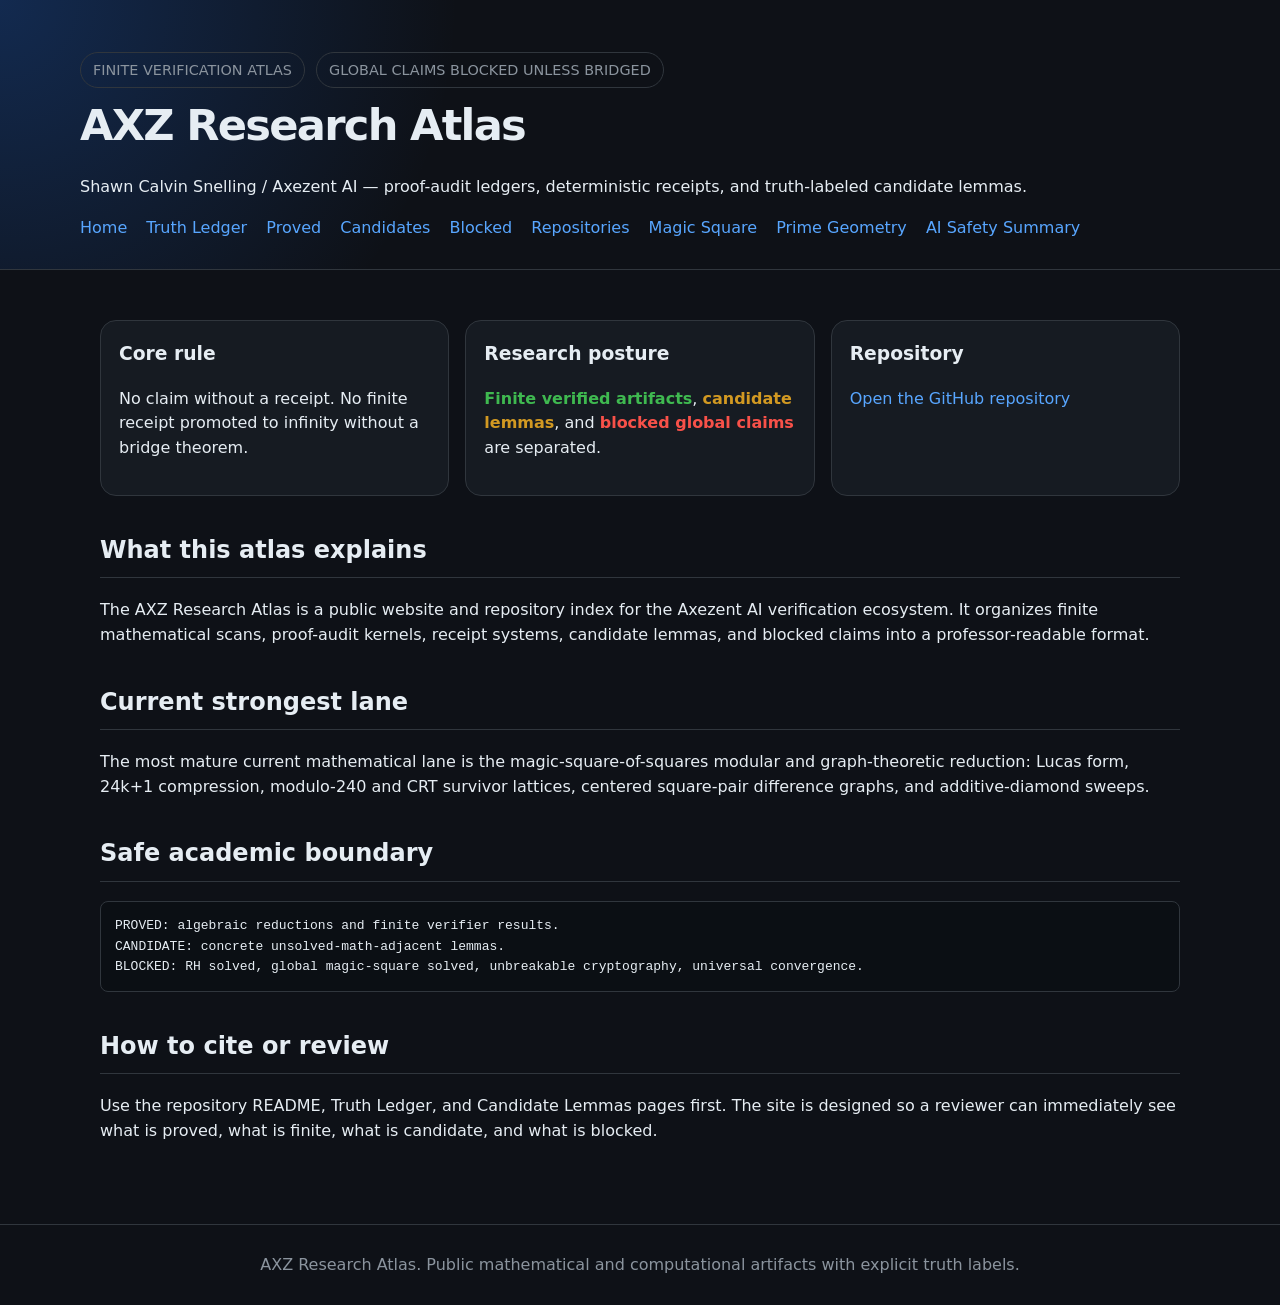
==== docs/index.html @ 1f70be80 "Initial AXZ Research Atlas release Add GitHub Pages site, truth ledger, proved results, candidate le" ====
<!doctype html>
<html lang="en">
<head>
  <meta charset="utf-8">
  <title>AXZ Research Atlas — AXZ Research Atlas</title>
  <meta name="viewport" content="width=device-width, initial-scale=1">
  <meta name="description" content="AXZ Research Atlas: finite verification, proof-audit ledgers, and reproducible research artifacts.">
  <link rel="stylesheet" href="assets/style.css">
</head>
<body>
<header>
  <div class="hero">
    <div class="badge">FINITE VERIFICATION ATLAS</div>
    <div class="badge">GLOBAL CLAIMS BLOCKED UNLESS BRIDGED</div>
    <h1>AXZ Research Atlas</h1>
    <p>Shawn Calvin Snelling / Axezent AI — proof-audit ledgers, deterministic receipts, and truth-labeled candidate lemmas.</p>

<nav>
  <a href="https://shawncalvinsnelling.github.io/axz-research-atlas/">Home</a>
  <a href="pages/truth-ledger.html">Truth Ledger</a>
  <a href="pages/proved.html">Proved</a>
  <a href="pages/candidates.html">Candidates</a>
  <a href="pages/blocked.html">Blocked</a>
  <a href="pages/repositories.html">Repositories</a>
  <a href="pages/magic-square.html">Magic Square</a>
  <a href="pages/prime-geometry.html">Prime Geometry</a>
  <a href="pages/safety.html">AI Safety Summary</a>
</nav>

  </div>
</header>
<main>

<section class="grid">
  <div class="card">
    <h3>Core rule</h3>
    <p>No claim without a receipt. No finite receipt promoted to infinity without a bridge theorem.</p>
  </div>
  <div class="card">
    <h3>Research posture</h3>
    <p><span class="status-proved">Finite verified artifacts</span>, <span class="status-candidate">candidate lemmas</span>, and <span class="status-blocked">blocked global claims</span> are separated.</p>
  </div>
  <div class="card">
    <h3>Repository</h3>
    <p><a href="https://github.com/shawncalvinsnelling/axz-research-atlas">Open the GitHub repository</a></p>
  </div>
</section>

<h2>What this atlas explains</h2>
<p>
The AXZ Research Atlas is a public website and repository index for the Axezent AI verification ecosystem.
It organizes finite mathematical scans, proof-audit kernels, receipt systems, candidate lemmas, and blocked claims into a professor-readable format.
</p>

<h2>Current strongest lane</h2>
<p>
The most mature current mathematical lane is the magic-square-of-squares modular and graph-theoretic reduction:
Lucas form, 24k+1 compression, modulo-240 and CRT survivor lattices, centered square-pair difference graphs, and additive-diamond sweeps.
</p>

<h2>Safe academic boundary</h2>
<pre>PROVED: algebraic reductions and finite verifier results.
CANDIDATE: concrete unsolved-math-adjacent lemmas.
BLOCKED: RH solved, global magic-square solved, unbreakable cryptography, universal convergence.</pre>

<h2>How to cite or review</h2>
<p>
Use the repository README, Truth Ledger, and Candidate Lemmas pages first. The site is designed so a reviewer can immediately see what is proved, what is finite, what is candidate, and what is blocked.
</p>

</main>
<footer>
  AXZ Research Atlas. Public mathematical and computational artifacts with explicit truth labels.
</footer>
</body>
</html>
---- docs/assets/style.css ----
:root {
  --bg: #0e1117;
  --panel: #161b22;
  --text: #e6edf3;
  --muted: #8b949e;
  --line: #30363d;
  --accent: #58a6ff;
  --ok: #3fb950;
  --warn: #d29922;
  --bad: #f85149;
}
* { box-sizing: border-box; }
body {
  margin: 0;
  font-family: Inter, ui-sans-serif, system-ui, -apple-system, BlinkMacSystemFont, "Segoe UI", sans-serif;
  background: var(--bg);
  color: var(--text);
  line-height: 1.55;
}
a { color: var(--accent); text-decoration: none; }
a:hover { text-decoration: underline; }
header {
  padding: 48px 24px 28px;
  border-bottom: 1px solid var(--line);
  background: radial-gradient(circle at top left, #1f6feb44, transparent 35%), var(--bg);
}
main { max-width: 1120px; margin: 0 auto; padding: 28px 20px 64px; }
.hero { max-width: 1120px; margin: 0 auto; }
.badge {
  display: inline-block;
  border: 1px solid var(--line);
  border-radius: 999px;
  padding: 6px 12px;
  color: var(--muted);
  font-size: 0.9rem;
  margin: 4px 6px 4px 0;
}
h1 { font-size: 2.7rem; margin: 0 0 8px; letter-spacing: -0.04em; }
h2 { margin-top: 36px; border-bottom: 1px solid var(--line); padding-bottom: 8px; }
.grid { display: grid; grid-template-columns: repeat(auto-fit, minmax(260px, 1fr)); gap: 16px; margin: 22px 0; }
.card {
  background: var(--panel);
  border: 1px solid var(--line);
  border-radius: 16px;
  padding: 18px;
}
.card h3 { margin-top: 0; }
code, pre {
  background: #0b0f14;
  border: 1px solid var(--line);
  border-radius: 8px;
}
code { padding: 2px 6px; }
pre { padding: 14px; overflow-x: auto; }
table { width: 100%; border-collapse: collapse; margin: 18px 0; }
th, td { border: 1px solid var(--line); padding: 10px; vertical-align: top; }
th { background: #111827; }
.status-proved { color: var(--ok); font-weight: 700; }
.status-candidate { color: var(--warn); font-weight: 700; }
.status-blocked { color: var(--bad); font-weight: 700; }
footer { border-top: 1px solid var(--line); color: var(--muted); padding: 28px 20px; text-align: center; }
nav a { margin-right: 14px; white-space: nowrap; }
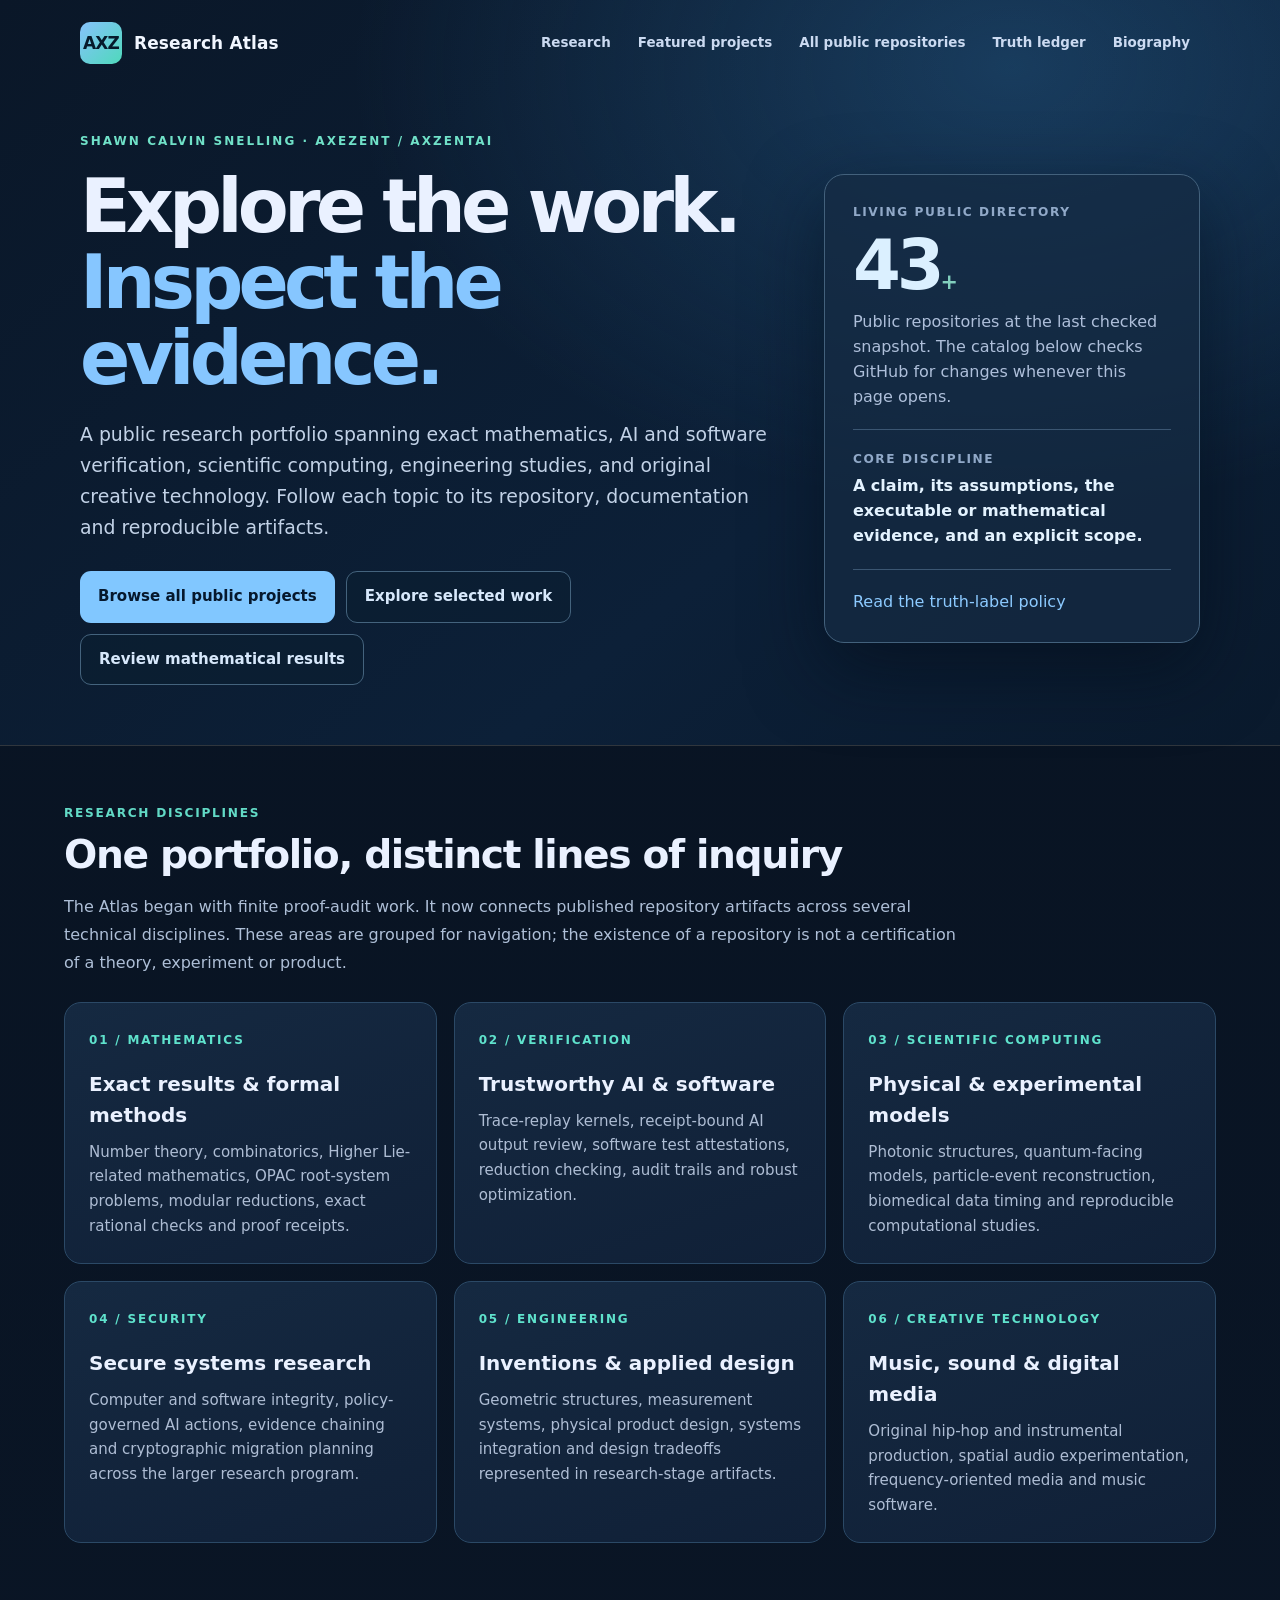
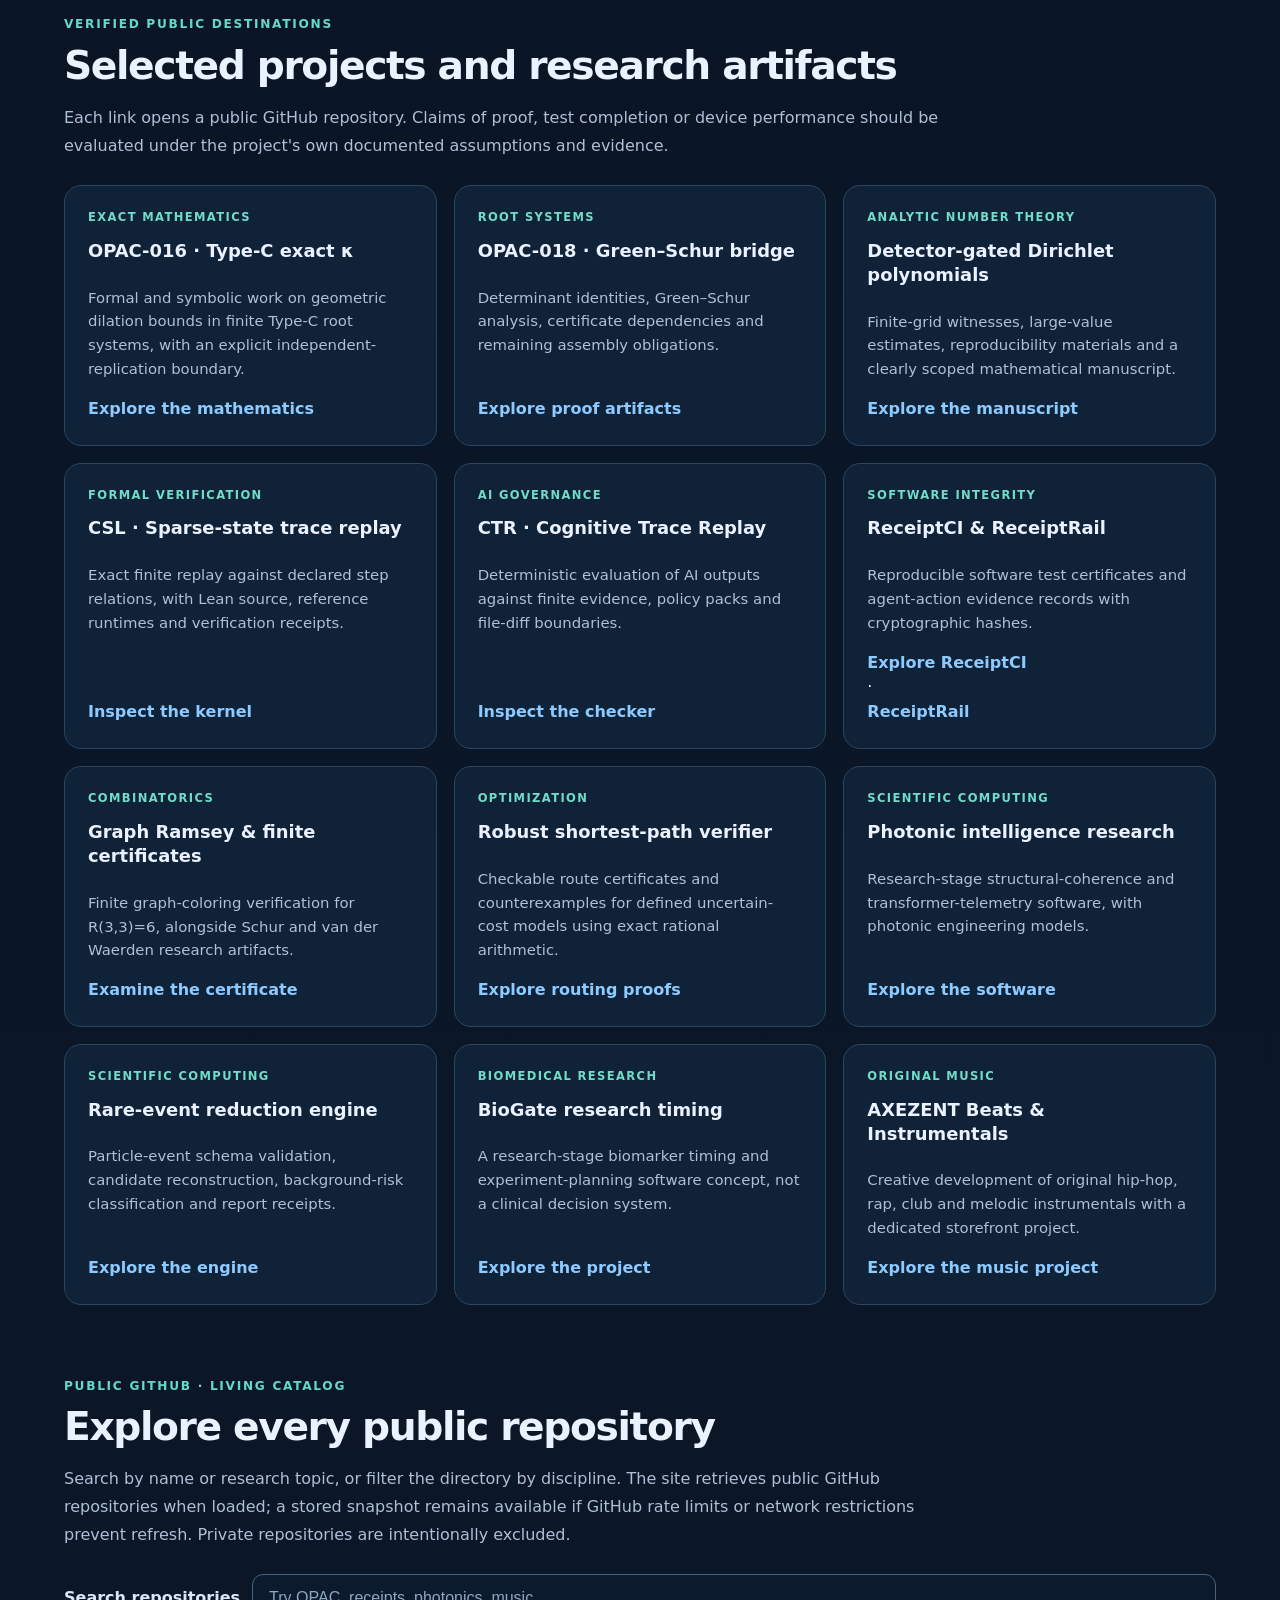
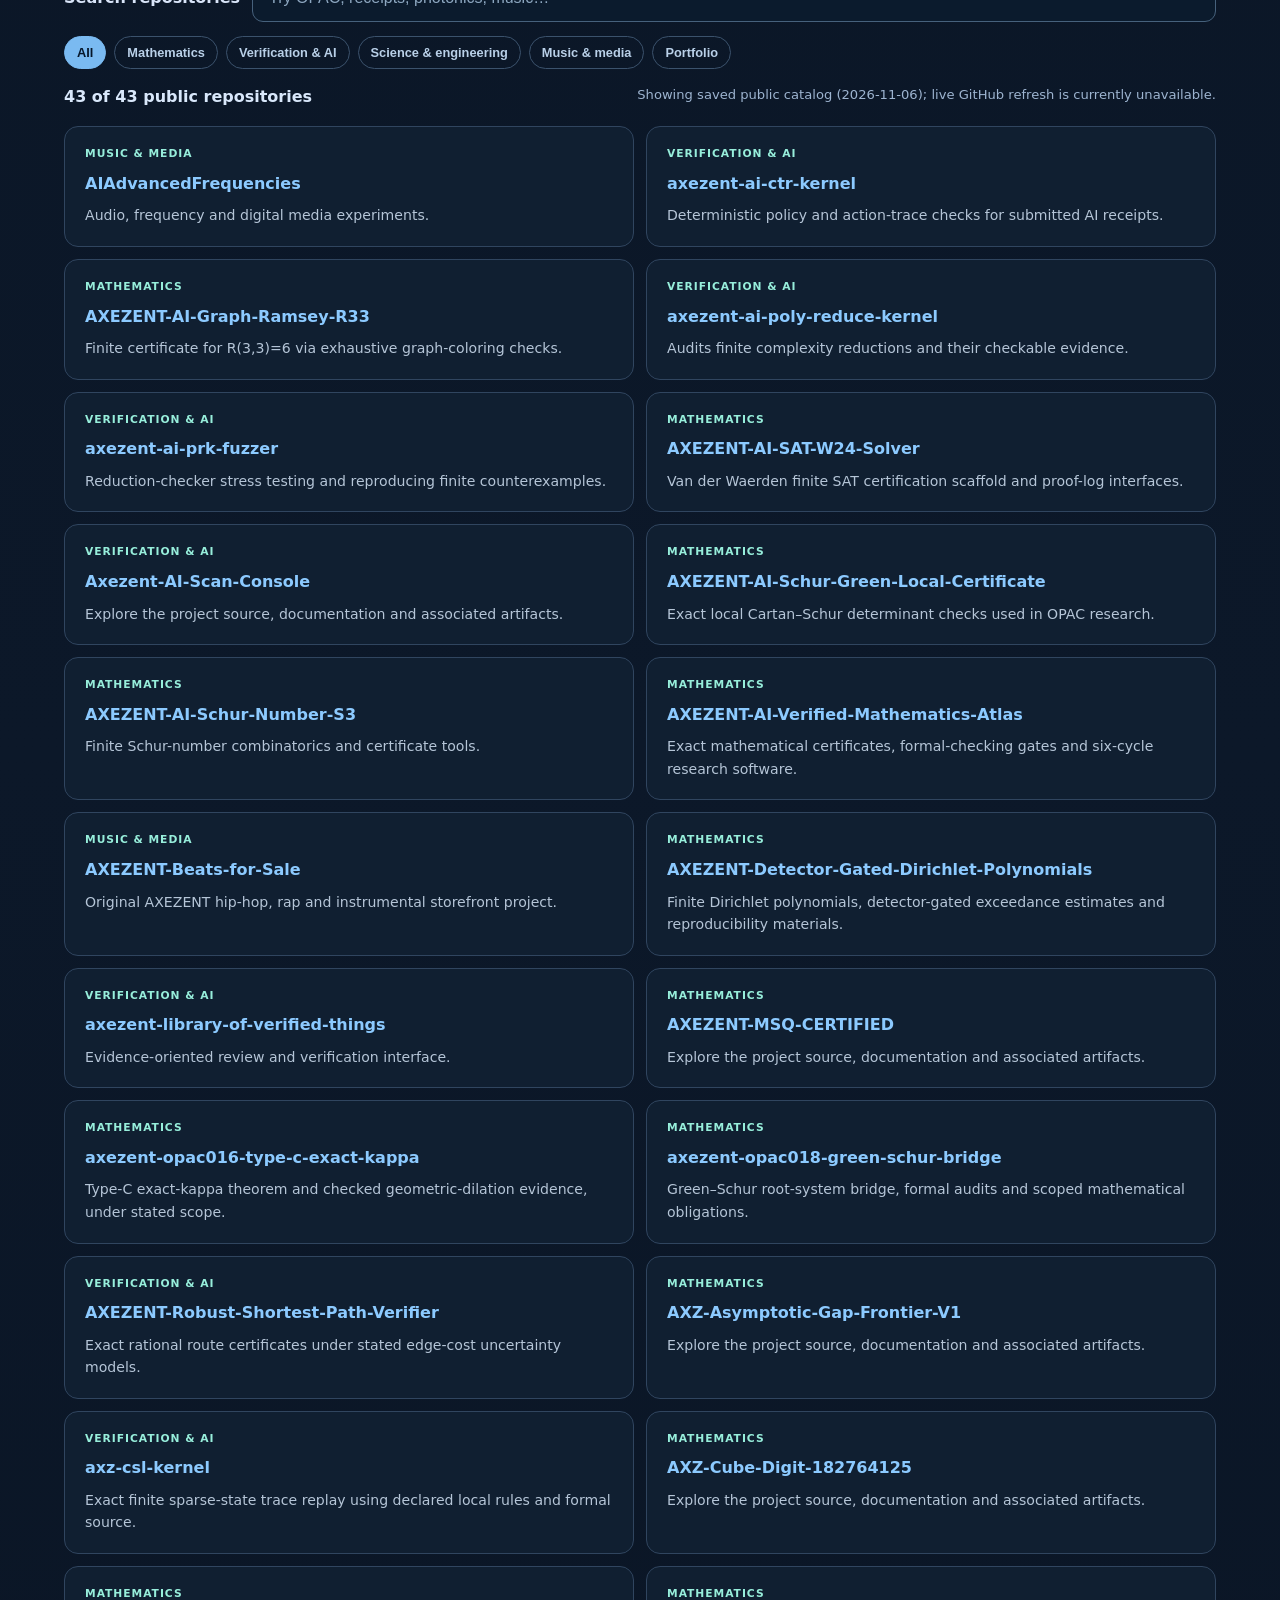
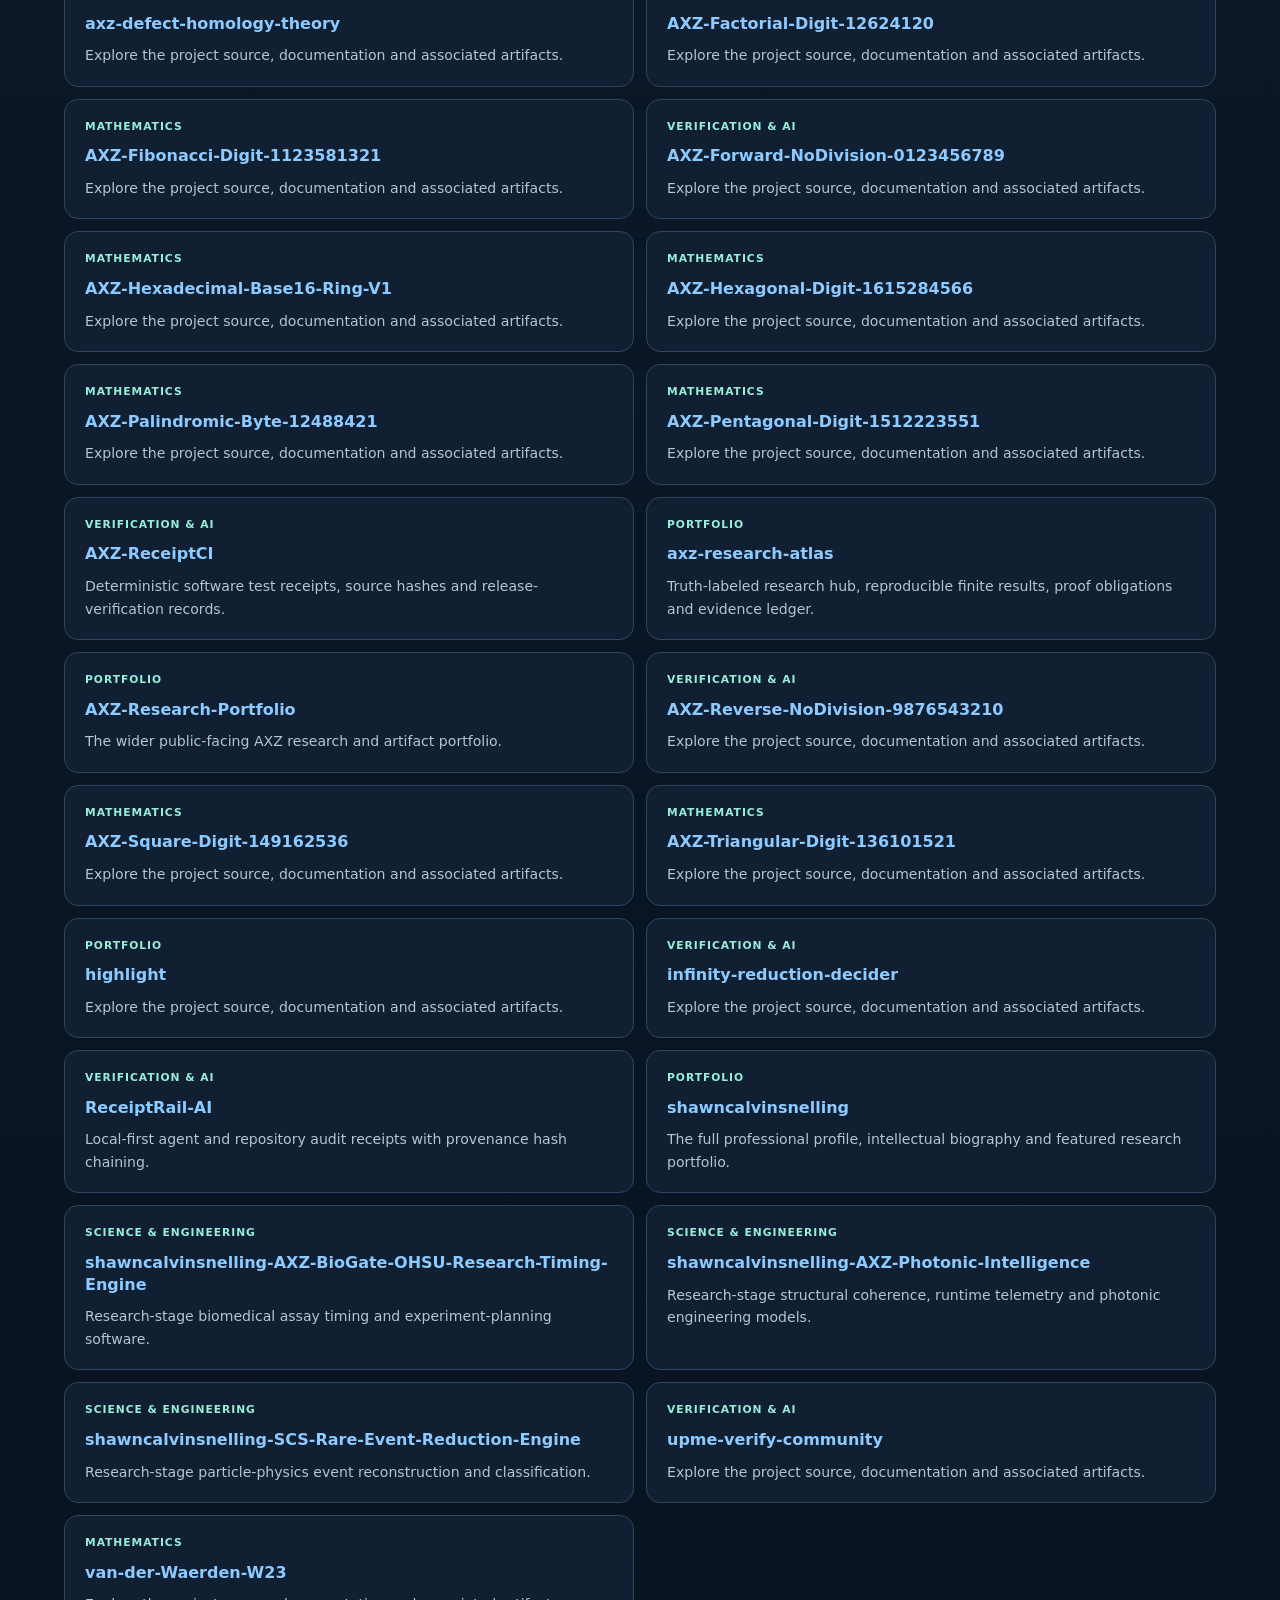
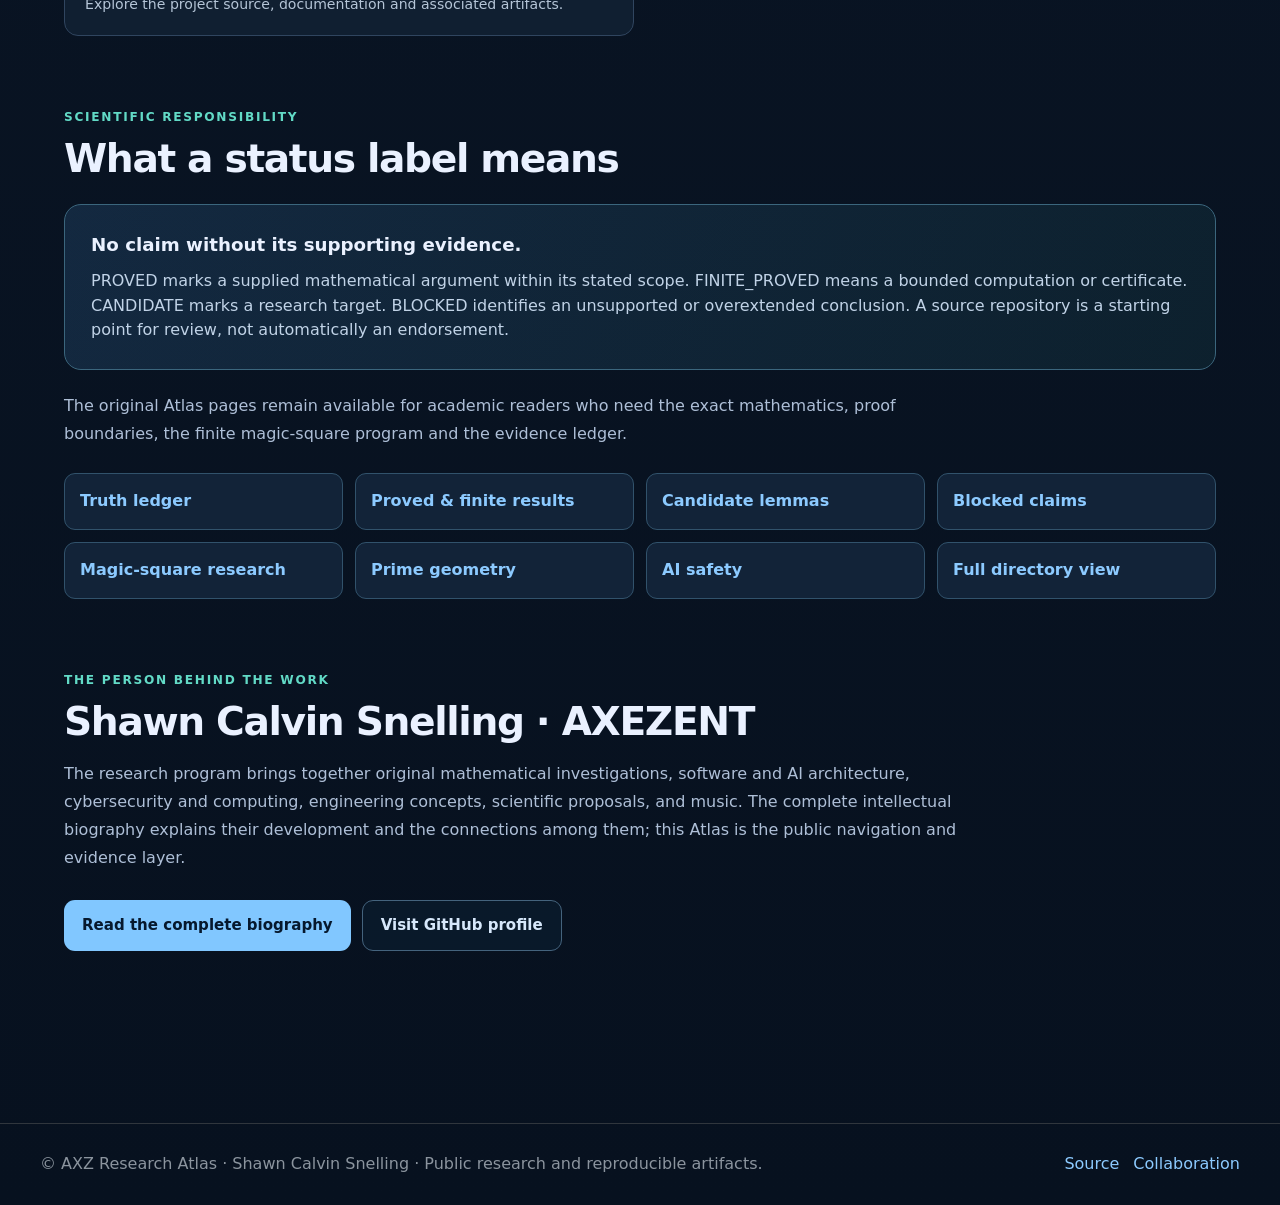
==== commit a942f50f: "Expand GitHub Pages homepage into living multi-discipline research atlas" ====
--- a/docs/index.html
+++ b/docs/index.html
@@ -2,75 +2,120 @@
 <html lang="en">
 <head>
   <meta charset="utf-8">
-  <title>AXZ Research Atlas — AXZ Research Atlas</title>
   <meta name="viewport" content="width=device-width, initial-scale=1">
-  <meta name="description" content="AXZ Research Atlas: finite verification, proof-audit ledgers, and reproducible research artifacts.">
+  <meta name="description" content="AXZ Research Atlas: a living public index of Shawn Calvin Snelling's mathematical proof artifacts, AI verification software, scientific research tools and creative projects.">
+  <meta name="theme-color" content="#081322">
+  <title>AXZ Research Atlas | Mathematics, Verified Software & Scientific Research</title>
   <link rel="stylesheet" href="assets/style.css">
+  <script src="assets/atlas.js" defer></script>
 </head>
-<body>
+<body class="atlas-home">
+<a class="skip-link" href="#main">Skip to content</a>
 <header>
   <div class="hero">
-    <div class="badge">FINITE VERIFICATION ATLAS</div>
-    <div class="badge">GLOBAL CLAIMS BLOCKED UNLESS BRIDGED</div>
-    <h1>AXZ Research Atlas</h1>
-    <p>Shawn Calvin Snelling / Axezent AI — proof-audit ledgers, deterministic receipts, and truth-labeled candidate lemmas.</p>
-
-<nav>
-  <a href="https://shawncalvinsnelling.github.io/axz-research-atlas/">Home</a>
-  <a href="pages/truth-ledger.html">Truth Ledger</a>
-  <a href="pages/proved.html">Proved</a>
-  <a href="pages/candidates.html">Candidates</a>
-  <a href="pages/blocked.html">Blocked</a>
-  <a href="pages/repositories.html">Repositories</a>
-  <a href="pages/magic-square.html">Magic Square</a>
-  <a href="pages/prime-geometry.html">Prime Geometry</a>
-  <a href="pages/safety.html">AI Safety Summary</a>
-</nav>
-
+    <div class="atlas-topbar">
+      <a class="atlas-brand" href="index.html"><span class="brand-mark">AXZ</span><span>Research Atlas</span></a>
+      <nav class="atlas-navigation" aria-label="Primary navigation">
+        <a href="#research">Research</a><a href="#spotlight">Featured projects</a><a href="#catalog">All public repositories</a>
+        <a href="pages/truth-ledger.html">Truth ledger</a><a href="https://github.com/shawncalvinsnelling/shawncalvinsnelling/blob/main/BIOGRAPHY.md">Biography</a>
+      </nav>
+    </div>
+    <div class="atlas-hero">
+      <div>
+        <p class="eyebrow">Shawn Calvin Snelling · AXEZENT / AXZENTAI</p>
+        <h1>Explore the work.<br><span class="hero-emphasis">Inspect the evidence.</span></h1>
+        <p class="lead">A public research portfolio spanning exact mathematics, AI and software verification, scientific computing, engineering studies, and original creative technology. Follow each topic to its repository, documentation and reproducible artifacts.</p>
+        <div class="cta-row">
+          <a class="cta primary" href="#catalog">Browse all public projects</a>
+          <a class="cta secondary" href="#spotlight">Explore selected work</a>
+          <a class="cta secondary" href="pages/proved.html">Review mathematical results</a>
+        </div>
+      </div>
+      <aside class="vision-panel" aria-label="Portfolio overview">
+        <div class="mini-title">Living public directory</div>
+        <div class="number">43<span style="font-size:1.3rem;color:#81cfbd">+</span></div>
+        <p>Public repositories at the last checked snapshot. The catalog below checks GitHub for changes whenever this page opens.</p>
+        <div class="vision-rule"></div>
+        <div class="mini-title">Core discipline</div>
+        <p style="font-weight:750;color:#e4f3ff">A claim, its assumptions, the executable or mathematical evidence, and an explicit scope.</p>
+        <div class="vision-rule"></div>
+        <a href="pages/truth-ledger.html">Read the truth-label policy</a>
+      </aside>
+    </div>
   </div>
 </header>
-<main>
+<main id="main">
+  <section class="atlas-section" id="research">
+    <p class="section-kicker">Research disciplines</p>
+    <h2>One portfolio, distinct lines of inquiry</h2>
+    <p class="section-intro">The Atlas began with finite proof-audit work. It now connects published repository artifacts across several technical disciplines. These areas are grouped for navigation; the existence of a repository is not a certification of a theory, experiment or product.</p>
+    <div class="pillar-grid">
+      <article class="pillar"><span class="serial">01 / MATHEMATICS</span><h3>Exact results &amp; formal methods</h3><p>Number theory, combinatorics, Higher Lie-related mathematics, OPAC root-system problems, modular reductions, exact rational checks and proof receipts.</p></article>
+      <article class="pillar"><span class="serial">02 / VERIFICATION</span><h3>Trustworthy AI &amp; software</h3><p>Trace-replay kernels, receipt-bound AI output review, software test attestations, reduction checking, audit trails and robust optimization.</p></article>
+      <article class="pillar"><span class="serial">03 / SCIENTIFIC COMPUTING</span><h3>Physical &amp; experimental models</h3><p>Photonic structures, quantum-facing models, particle-event reconstruction, biomedical data timing and reproducible computational studies.</p></article>
+      <article class="pillar"><span class="serial">04 / SECURITY</span><h3>Secure systems research</h3><p>Computer and software integrity, policy-governed AI actions, evidence chaining and cryptographic migration planning across the larger research program.</p></article>
+      <article class="pillar"><span class="serial">05 / ENGINEERING</span><h3>Inventions &amp; applied design</h3><p>Geometric structures, measurement systems, physical product design, systems integration and design tradeoffs represented in research-stage artifacts.</p></article>
+      <article class="pillar"><span class="serial">06 / CREATIVE TECHNOLOGY</span><h3>Music, sound &amp; digital media</h3><p>Original hip-hop and instrumental production, spatial audio experimentation, frequency-oriented media and music software.</p></article>
+    </div>
+  </section>
 
-<section class="grid">
-  <div class="card">
-    <h3>Core rule</h3>
-    <p>No claim without a receipt. No finite receipt promoted to infinity without a bridge theorem.</p>
-  </div>
-  <div class="card">
-    <h3>Research posture</h3>
-    <p><span class="status-proved">Finite verified artifacts</span>, <span class="status-candidate">candidate lemmas</span>, and <span class="status-blocked">blocked global claims</span> are separated.</p>
-  </div>
-  <div class="card">
-    <h3>Repository</h3>
-    <p><a href="https://github.com/shawncalvinsnelling/axz-research-atlas">Open the GitHub repository</a></p>
-  </div>
-</section>
+  <section class="atlas-section" id="spotlight">
+    <p class="section-kicker">Verified public destinations</p>
+    <h2>Selected projects and research artifacts</h2>
+    <p class="section-intro">Each link opens a public GitHub repository. Claims of proof, test completion or device performance should be evaluated under the project's own documented assumptions and evidence.</p>
+    <div class="spotlight-grid">
+      <article class="spotlight-card"><span class="type">Exact mathematics</span><h3>OPAC-016 · Type-C exact κ</h3><p>Formal and symbolic work on geometric dilation bounds in finite Type-C root systems, with an explicit independent-replication boundary.</p><a href="https://github.com/shawncalvinsnelling/axezent-opac016-type-c-exact-kappa">Explore the mathematics</a></article>
+      <article class="spotlight-card"><span class="type">Root systems</span><h3>OPAC-018 · Green–Schur bridge</h3><p>Determinant identities, Green–Schur analysis, certificate dependencies and remaining assembly obligations.</p><a href="https://github.com/shawncalvinsnelling/axezent-opac018-green-schur-bridge">Explore proof artifacts</a></article>
+      <article class="spotlight-card"><span class="type">Analytic number theory</span><h3>Detector-gated Dirichlet polynomials</h3><p>Finite-grid witnesses, large-value estimates, reproducibility materials and a clearly scoped mathematical manuscript.</p><a href="https://github.com/shawncalvinsnelling/AXEZENT-Detector-Gated-Dirichlet-Polynomials">Explore the manuscript</a></article>
+      <article class="spotlight-card"><span class="type">Formal verification</span><h3>CSL · Sparse-state trace replay</h3><p>Exact finite replay against declared step relations, with Lean source, reference runtimes and verification receipts.</p><a href="https://github.com/shawncalvinsnelling/axz-csl-kernel">Inspect the kernel</a></article>
+      <article class="spotlight-card"><span class="type">AI governance</span><h3>CTR · Cognitive Trace Replay</h3><p>Deterministic evaluation of AI outputs against finite evidence, policy packs and file-diff boundaries.</p><a href="https://github.com/shawncalvinsnelling/axezent-ai-ctr-kernel">Inspect the checker</a></article>
+      <article class="spotlight-card"><span class="type">Software integrity</span><h3>ReceiptCI &amp; ReceiptRail</h3><p>Reproducible software test certificates and agent-action evidence records with cryptographic hashes.</p><a href="https://github.com/shawncalvinsnelling/AXZ-ReceiptCI">Explore ReceiptCI</a> · <a href="https://github.com/shawncalvinsnelling/ReceiptRail-AI">ReceiptRail</a></article>
+      <article class="spotlight-card"><span class="type">Combinatorics</span><h3>Graph Ramsey &amp; finite certificates</h3><p>Finite graph-coloring verification for R(3,3)=6, alongside Schur and van der Waerden research artifacts.</p><a href="https://github.com/shawncalvinsnelling/AXEZENT-AI-Graph-Ramsey-R33">Examine the certificate</a></article>
+      <article class="spotlight-card"><span class="type">Optimization</span><h3>Robust shortest-path verifier</h3><p>Checkable route certificates and counterexamples for defined uncertain-cost models using exact rational arithmetic.</p><a href="https://github.com/shawncalvinsnelling/AXEZENT-Robust-Shortest-Path-Verifier">Explore routing proofs</a></article>
+      <article class="spotlight-card"><span class="type">Scientific computing</span><h3>Photonic intelligence research</h3><p>Research-stage structural-coherence and transformer-telemetry software, with photonic engineering models.</p><a href="https://github.com/shawncalvinsnelling/shawncalvinsnelling-AXZ-Photonic-Intelligence">Explore the software</a></article>
+      <article class="spotlight-card"><span class="type">Scientific computing</span><h3>Rare-event reduction engine</h3><p>Particle-event schema validation, candidate reconstruction, background-risk classification and report receipts.</p><a href="https://github.com/shawncalvinsnelling/shawncalvinsnelling-SCS-Rare-Event-Reduction-Engine">Explore the engine</a></article>
+      <article class="spotlight-card"><span class="type">Biomedical research</span><h3>BioGate research timing</h3><p>A research-stage biomarker timing and experiment-planning software concept, not a clinical decision system.</p><a href="https://github.com/shawncalvinsnelling/shawncalvinsnelling-AXZ-BioGate-OHSU-Research-Timing-Engine">Explore the project</a></article>
+      <article class="spotlight-card"><span class="type">Original music</span><h3>AXEZENT Beats &amp; Instrumentals</h3><p>Creative development of original hip-hop, rap, club and melodic instrumentals with a dedicated storefront project.</p><a href="https://github.com/shawncalvinsnelling/AXEZENT-Beats-for-Sale">Explore the music project</a></article>
+    </div>
+  </section>
 
-<h2>What this atlas explains</h2>
-<p>
-The AXZ Research Atlas is a public website and repository index for the Axezent AI verification ecosystem.
-It organizes finite mathematical scans, proof-audit kernels, receipt systems, candidate lemmas, and blocked claims into a professor-readable format.
-</p>
+  <section class="atlas-section" id="catalog">
+    <p class="section-kicker">Public GitHub · living catalog</p>
+    <h2>Explore every public repository</h2>
+    <p class="section-intro">Search by name or research topic, or filter the directory by discipline. The site retrieves public GitHub repositories when loaded; a stored snapshot remains available if GitHub rate limits or network restrictions prevent refresh. Private repositories are intentionally excluded.</p>
+    <div class="catalog-toolbar">
+      <div class="catalog-search"><label for="repo-search">Search repositories</label><input id="repo-search" type="search" placeholder="Try OPAC, receipts, photonics, music…" autocomplete="off"></div>
+      <div id="category-filters" class="category-filters" role="group" aria-label="Filter repository categories"></div>
+    </div>
+    <div class="catalog-meta"><span class="count" id="repo-count" aria-live="polite">Loading public snapshot…</span><span class="note" id="source-note" aria-live="polite">Public repositories only; project descriptions are not independent scientific endorsements.</span></div>
+    <div id="repo-results" class="repository-grid" aria-label="Public repository links"></div>
+    <p id="repo-empty" class="catalog-empty" hidden>No matching public repositories. Try a different search.</p>
+    <noscript><p>The searchable directory requires JavaScript. View <a href="https://github.com/shawncalvinsnelling?tab=repositories">the public GitHub repositories</a> or the <a href="https://github.com/shawncalvinsnelling/axz-research-atlas/blob/main/REPOSITORY_INDEX.md">repository index</a>.</p></noscript>
+  </section>
 
-<h2>Current strongest lane</h2>
-<p>
-The most mature current mathematical lane is the magic-square-of-squares modular and graph-theoretic reduction:
-Lucas form, 24k+1 compression, modulo-240 and CRT survivor lattices, centered square-pair difference graphs, and additive-diamond sweeps.
-</p>
+  <section class="atlas-section" id="evidence">
+    <p class="section-kicker">Scientific responsibility</p>
+    <h2>What a status label means</h2>
+    <div class="principle"><strong>No claim without its supporting evidence.</strong><p>PROVED marks a supplied mathematical argument within its stated scope. FINITE_PROVED means a bounded computation or certificate. CANDIDATE marks a research target. BLOCKED identifies an unsupported or overextended conclusion. A source repository is a starting point for review, not automatically an endorsement.</p></div>
+    <p class="section-intro">The original Atlas pages remain available for academic readers who need the exact mathematics, proof boundaries, the finite magic-square program and the evidence ledger.</p>
+    <div class="atlas-links">
+      <a href="pages/truth-ledger.html">Truth ledger</a>
+      <a href="pages/proved.html">Proved &amp; finite results</a>
+      <a href="pages/candidates.html">Candidate lemmas</a>
+      <a href="pages/blocked.html">Blocked claims</a>
+      <a href="pages/magic-square.html">Magic-square research</a>
+      <a href="pages/prime-geometry.html">Prime geometry</a>
+      <a href="pages/safety.html">AI safety</a>
+      <a href="pages/repositories.html">Full directory view</a>
+    </div>
+  </section>
 
-<h2>Safe academic boundary</h2>
-<pre>PROVED: algebraic reductions and finite verifier results.
-CANDIDATE: concrete unsolved-math-adjacent lemmas.
-BLOCKED: RH solved, global magic-square solved, unbreakable cryptography, universal convergence.</pre>
-
-<h2>How to cite or review</h2>
-<p>
-Use the repository README, Truth Ledger, and Candidate Lemmas pages first. The site is designed so a reviewer can immediately see what is proved, what is finite, what is candidate, and what is blocked.
-</p>
-
+  <section class="atlas-section" id="about">
+    <p class="section-kicker">The person behind the work</p>
+    <h2>Shawn Calvin Snelling · AXEZENT</h2>
+    <p class="section-intro">The research program brings together original mathematical investigations, software and AI architecture, cybersecurity and computing, engineering concepts, scientific proposals, and music. The complete intellectual biography explains their development and the connections among them; this Atlas is the public navigation and evidence layer.</p>
+    <div class="cta-row"><a class="cta primary" href="https://github.com/shawncalvinsnelling/shawncalvinsnelling/blob/main/BIOGRAPHY.md">Read the complete biography</a><a class="cta secondary" href="https://github.com/shawncalvinsnelling">Visit GitHub profile</a></div>
+  </section>
 </main>
-<footer>
-  AXZ Research Atlas. Public mathematical and computational artifacts with explicit truth labels.
-</footer>
-</body>
-</html>
+<footer><div class="atlas-footer"><p>© AXZ Research Atlas · Shawn Calvin Snelling · Public research and reproducible artifacts.</p><div><a href="https://github.com/shawncalvinsnelling/axz-research-atlas">Source</a><a href="mailto:axezentai@gmail.com">Collaboration</a></div></div></footer>
+</body></html>
--- a/docs/assets/style.css
+++ b/docs/assets/style.css
@@ -60,3 +60,83 @@
 .status-blocked { color: var(--bad); font-weight: 700; }
 footer { border-top: 1px solid var(--line); color: var(--muted); padding: 28px 20px; text-align: center; }
 nav a { margin-right: 14px; white-space: nowrap; }
+
+
+/* 2026 Research Atlas expansion — scoped styles; legacy evidence pages retained. */
+:root { --atlas-ink:#eaf1ff; --atlas-mute:#a5b6cf; --atlas-navy:#0a1424; --atlas-panel:#122238; --atlas-border:#2b425d; --atlas-blue:#7cbdff; --atlas-teal:#57dcc8; }
+html { scroll-behavior:smooth; }
+body.atlas-home, body.atlas-directory { background:linear-gradient(180deg,#081322 0%,#0c1829 52%,#07111f 100%); color:var(--atlas-ink); }
+.atlas-home a, .atlas-directory a { color:#8ccaff; }
+.atlas-home a:focus-visible, .atlas-directory a:focus-visible, .atlas-home button:focus-visible, .atlas-directory button:focus-visible, .atlas-home input:focus-visible, .atlas-directory input:focus-visible { outline:3px solid #a3f6e6; outline-offset:3px; }
+.skip-link { position:absolute; top:-100px; left:14px; padding:12px; background:#fff; color:#061426!important; z-index:50; }
+.skip-link:focus { top:10px; }
+.atlas-topbar { max-width:1200px; margin:auto; display:flex; align-items:center; justify-content:space-between; gap:18px; }
+.atlas-brand { font-weight:900; color:#f1f6ff!important; font-size:1.06rem; letter-spacing:.01em; text-decoration:none; display:inline-flex; gap:12px; align-items:center; }
+.brand-mark { display:inline-flex; align-items:center; justify-content:center; border-radius:10px; width:42px; height:42px; background:linear-gradient(135deg,#86c2fc,#4fd9bb); color:#061a2b; font-weight:900; letter-spacing:-.05em; }
+.atlas-navigation { display:flex; flex-wrap:wrap; gap:7px; align-items:center; }
+.atlas-navigation a { font-size:.84rem; font-weight:650; color:#cbdaf1; margin:0; padding:8px 10px; border-radius:9px; }
+.atlas-navigation a:hover { background:rgba(116,175,227,.14); text-decoration:none; }
+.atlas-home header, .atlas-directory header { padding:22px 24px 38px; background:radial-gradient(ellipse at 79% 9%,rgba(42,101,150,.42),transparent 46%),linear-gradient(140deg,#0a1728,#0c2038 64%,#0a1a2d); }
+.atlas-hero { display:grid; grid-template-columns:1.6fr .85fr; align-items:center; gap:36px; margin-top:68px; padding-bottom:22px; }
+.eyebrow { font-size:.75rem; letter-spacing:.17em; color:#70e1c8; font-weight:850; text-transform:uppercase; margin:0 0 18px; }
+.atlas-hero h1 { font-size:clamp(2.7rem,5.8vw,5.4rem); line-height:1.025; letter-spacing:-.065em; max-width:900px; margin:0 0 22px; }
+.atlas-hero .hero-emphasis { color:#86c6ff; }
+.lead { font-size:1.18rem; line-height:1.65; color:#c2d2e7; max-width:780px; }
+.cta-row { display:flex; flex-wrap:wrap; gap:11px; margin:28px 0 0; }
+.cta { display:inline-flex; align-items:center; gap:6px; padding:13px 18px; border-radius:11px; font-size:.94rem; font-weight:800; text-decoration:none!important; }
+.cta.primary { background:#81c7ff; color:#06182d!important; }
+.cta.secondary { border:1px solid #44637d; background:rgba(10,30,49,.6); color:#d7e8fb!important; }
+.vision-panel { padding:28px; background:rgba(21,43,67,.74); border:1px solid #43617c; border-radius:20px; box-shadow:0 26px 75px #040d1990; }
+.vision-panel .mini-title { color:#91a9c8; text-transform:uppercase; font-size:.76rem; font-weight:800; letter-spacing:.13em; }
+.vision-panel .number { font-size:4.3rem; font-weight:900; line-height:1; margin:10px 0; color:#dbf0ff; letter-spacing:-.06em; }
+.vision-panel p { color:#aebfda; margin:5px 0 18px; }
+.vision-rule { border-top:1px solid #3b5672; margin:20px 0; }
+.atlas-home main, .atlas-directory main { max-width:1200px; padding:58px 24px 100px; }
+.section-kicker { font-size:.76rem; letter-spacing:.14em; text-transform:uppercase; font-weight:900; color:#62dac6; margin:0 0 8px; }
+.atlas-home h2, .atlas-directory h2 { font-size:clamp(1.7rem,3.1vw,2.45rem); line-height:1.2; border:0; padding:0; margin:0 0 15px; letter-spacing:-.035em; }
+.section-intro { color:#aebfd7; max-width:900px; margin:0 0 25px; line-height:1.75; }
+.atlas-section { margin-bottom:72px; scroll-margin-top:30px; }
+.pillar-grid { display:grid; grid-template-columns:repeat(3,minmax(0,1fr)); gap:17px; }
+.pillar { background:linear-gradient(160deg,#152941,#102037); border:1px solid #2b4966; border-radius:17px; padding:24px; min-height:206px; }
+.pillar .serial { font-weight:900; font-size:.75rem; color:#5fe2cc; letter-spacing:.15em; }
+.pillar h3 { font-size:1.25rem; margin:17px 0 9px; }
+.pillar p { font-size:.94rem; line-height:1.65; color:#aebdd4; margin:0; }
+.spotlight-grid { display:grid; grid-template-columns:repeat(3,minmax(0,1fr)); gap:17px; }
+.spotlight-card { background:#102237; border:1px solid #294661; border-radius:17px; padding:23px; display:flex; flex-direction:column; }
+.spotlight-card .type { text-transform:uppercase; font-size:.72rem; font-weight:850; letter-spacing:.12em; color:#71dcc7; }
+.spotlight-card h3 { margin:12px 0 9px; font-size:1.12rem; line-height:1.34; }
+.spotlight-card p { color:#afc0d7; flex:1; font-size:.93rem; line-height:1.6; }
+.spotlight-card a { font-weight:800; }
+.principle { background:linear-gradient(115deg,rgba(48,99,146,.27),rgba(25,70,79,.27)); border:1px solid #3b667d; border-radius:17px; padding:26px; margin:22px 0; }
+.principle strong { display:block; margin-bottom:10px; font-size:1.14rem; }
+.principle p { margin:0; color:#c1d3e7; }
+.catalog-toolbar { display:grid; grid-template-columns:1fr; gap:14px; }
+.catalog-search { display:flex; align-items:center; gap:12px; }
+.catalog-search label { font-weight:750; color:#d9e5f9; }
+.catalog-search input { flex:1; width:100%; min-width:0; padding:14px 16px; border-radius:11px; border:1px solid #46617c; background:#0b1b2d; color:#f5f8ff; font-size:1rem; }
+.catalog-search input::placeholder { color:#8da7c0; }
+.category-filters { display:flex; flex-wrap:wrap; gap:8px; }
+.filter-chip { border:1px solid #3b526c; padding:8px 12px; color:#b9d0e8; background:transparent; border-radius:999px; cursor:pointer; font-weight:760; font-size:.8rem; }
+.filter-chip:hover { background:#17364b; }
+.filter-chip.is-active { background:#7abaf1; color:#06172a; border-color:#7abaf1; }
+.catalog-meta { display:flex; justify-content:space-between; align-items:start; gap:14px; flex-wrap:wrap; margin:16px 0; }
+.catalog-meta .count { font-weight:850; color:#d9e8fb; }
+.catalog-meta .note { color:#9db4d0; max-width:720px; font-size:.82rem; }
+.repository-grid { display:grid; grid-template-columns:repeat(2,minmax(0,1fr)); gap:12px; }
+.repository-card { background:#101f31; border:1px solid #30455f; border-radius:14px; padding:19px 20px; }
+.repository-card:hover { border-color:#6099ca; background:#142a41; }
+.repository-card-top { display:flex; align-items:start; flex-direction:column; gap:10px; overflow-wrap:anywhere; }
+.topic-pill { color:#97eedb; font-size:.67rem; font-weight:800; text-transform:uppercase; letter-spacing:.09em; }
+.repository-title { font-size:1rem; font-weight:820; line-height:1.35; }
+.repository-summary { margin:10px 0 0; color:#b5c5d7; font-size:.88rem; line-height:1.6; overflow-wrap:anywhere; }
+.repository-date { font-size:.75rem; color:#839bb3; margin:10px 0 0; }
+.catalog-empty { padding:30px; border:1px dashed #45617f; border-radius:12px; }
+.atlas-links { display:grid; grid-template-columns:repeat(4,minmax(0,1fr)); gap:12px; }
+.atlas-links a { display:block; padding:15px; border:1px solid #31526b; border-radius:11px; background:#122338; font-weight:720; }
+.atlas-links a:hover { background:#1b3750; }
+.atlas-footer { max-width:1200px; margin:auto; display:flex; justify-content:space-between; gap:20px; text-align:left; }
+.atlas-footer p { margin:0; }
+.atlas-footer a { margin-left:14px; }
+@media (max-width:960px) { .atlas-hero { grid-template-columns:1fr; gap:20px; margin-top:46px; } .vision-panel { max-width:450px; } .pillar-grid,.spotlight-grid { grid-template-columns:repeat(2,minmax(0,1fr)); } .atlas-links {grid-template-columns:repeat(2,minmax(0,1fr));}}
+@media (max-width:640px) { .atlas-home header,.atlas-directory header { padding:16px 15px 28px; } .atlas-navigation {margin-top:16px;} .atlas-topbar {display:block;} .atlas-navigation a {font-size:.78rem; padding:7px 8px;} .atlas-home main,.atlas-directory main {padding:36px 16px 78px;} .pillar-grid,.spotlight-grid,.repository-grid,.atlas-links {grid-template-columns:1fr;} .vision-panel .number {font-size:3.3rem;} .catalog-search {display:block;} .catalog-search label {display:block;margin-bottom:7px;} .atlas-footer {display:block;} .atlas-footer a {margin:0 12px 0 0;} }
+@media (prefers-reduced-motion: reduce) { html { scroll-behavior:auto; } }
